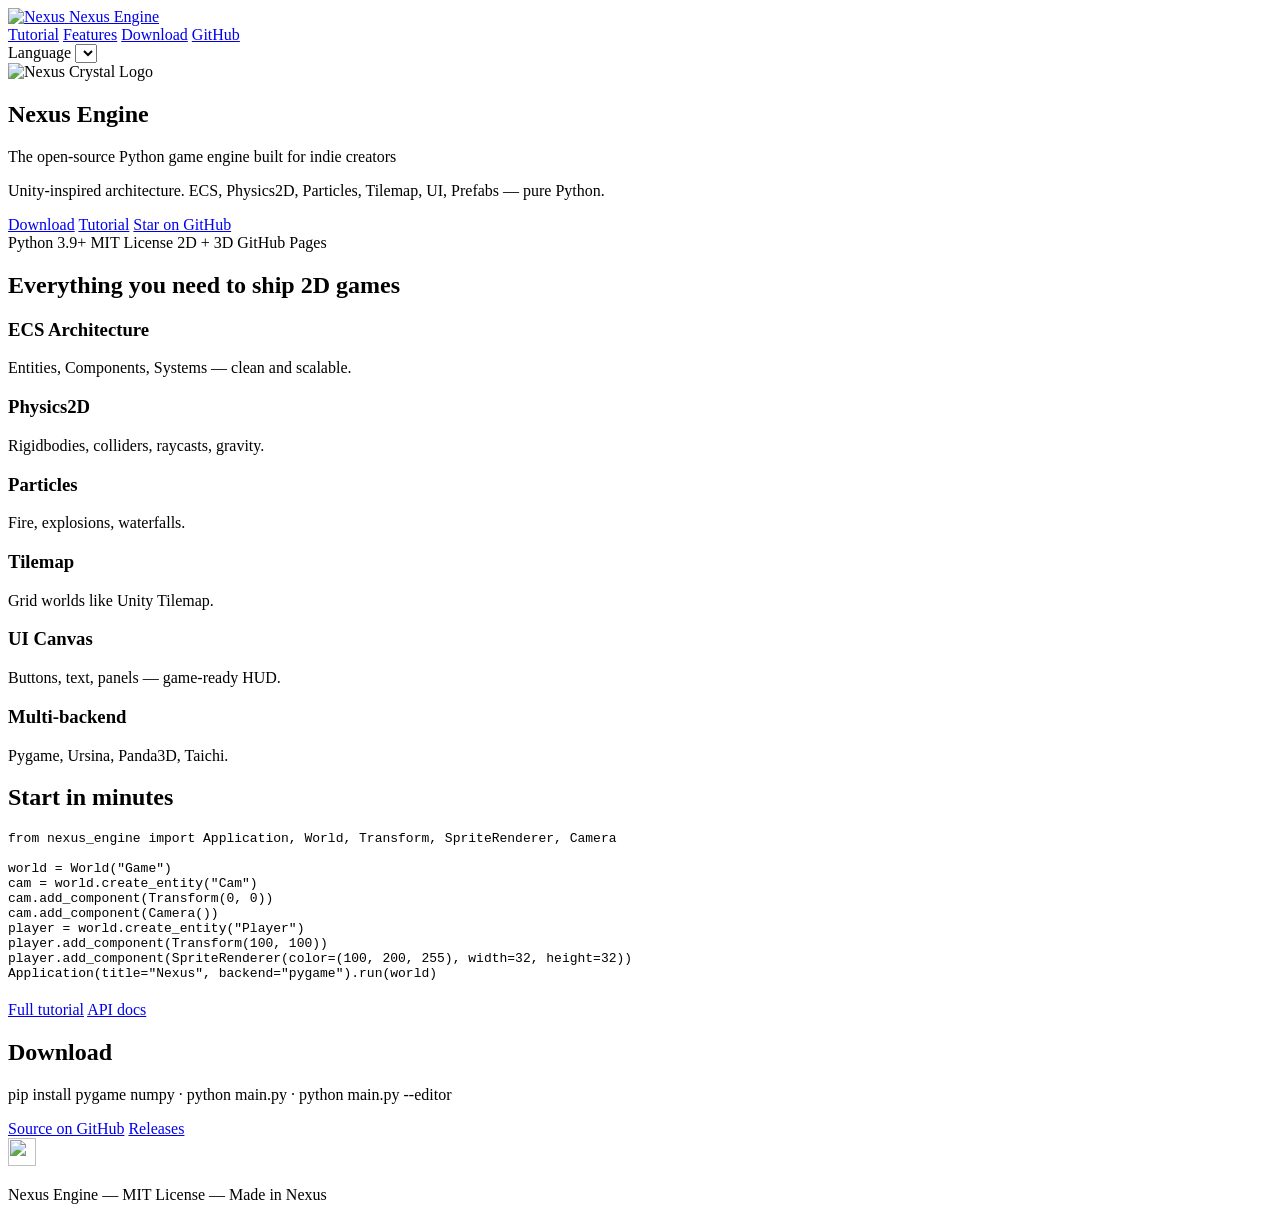
==== docs/website/index.html @ 55f683ed "GitHub Pages: index.html landing page" ====
<!DOCTYPE html>
<html lang="en">
<head>
  <base href="/nexus-engine/" />
  <meta charset="UTF-8" />
  <meta name="viewport" content="width=device-width, initial-scale=1" />
  <title>Nexus Engine — Open Source Python Game Engine</title>
  <meta name="description" content="Nexus Engine: Unity-inspired open-source Python game engine. ECS, Physics2D, Particles, Tilemap, UI. MIT license." />
  <link rel="icon" href="assets/logo.svg" />
  <link rel="stylesheet" href="styles.css" />
</head>
<body>
  <div class="bg-glow"></div>
  <header class="nav">
    <div class="nav-inner">
      <a class="brand" href="./">
        <img src="assets/logo.svg" alt="Nexus" width="36" height="36" />
        <span>Nexus Engine</span>
      </a>
      <nav class="links">
        <a href="tutorial.html">Tutorial</a>
        <a href="#features">Features</a>
        <a href="#download">Download</a>
        <a href="https://github.com/heitorhanzelgontijo-svg/nexus-engine" target="_blank" rel="noopener">GitHub</a>
      </nav>
      <div class="lang-wrap">
        <label for="lang">Language</label>
        <select id="lang" aria-label="Language"></select>
      </div>
    </div>
  </header>

  <main>
    <section class="hero">
      <img class="hero-logo" src="assets/logo.svg" alt="Nexus Crystal Logo" width="120" height="120" />
      <h1 data-i18n="hero_title">Nexus Engine</h1>
      <p class="tagline" data-i18n="hero_tagline">The open-source Python game engine built for indie creators</p>
      <p class="sub" data-i18n="hero_sub">Unity-inspired architecture. ECS, Physics2D, Particles, Tilemap, UI, Prefabs — pure Python.</p>
      <div class="cta">
        <a class="btn primary" href="https://github.com/heitorhanzelgontijo-svg/nexus-engine/releases" data-i18n="cta_download">Download</a>
        <a class="btn ghost" href="tutorial.html" data-i18n="cta_docs">Tutorial</a>
        <a class="btn star" href="https://github.com/heitorhanzelgontijo-svg/nexus-engine" data-i18n="cta_star">Star on GitHub</a>
      </div>
      <div class="badges">
        <span>Python 3.9+</span>
        <span>MIT License</span>
        <span>2D + 3D</span>
        <span>GitHub Pages</span>
      </div>
    </section>

    <section id="features" class="section">
      <h2 data-i18n="feat_title">Everything you need to ship 2D games</h2>
      <div class="grid">
        <article><h3 data-i18n="feat_ecs">ECS Architecture</h3><p data-i18n="feat_ecs_d">Entities, Components, Systems — clean and scalable.</p></article>
        <article><h3 data-i18n="feat_phys">Physics2D</h3><p data-i18n="feat_phys_d">Rigidbodies, colliders, raycasts, gravity.</p></article>
        <article><h3 data-i18n="feat_part">Particles</h3><p data-i18n="feat_part_d">Fire, explosions, waterfalls.</p></article>
        <article><h3 data-i18n="feat_tile">Tilemap</h3><p data-i18n="feat_tile_d">Grid worlds like Unity Tilemap.</p></article>
        <article><h3 data-i18n="feat_ui">UI Canvas</h3><p data-i18n="feat_ui_d">Buttons, text, panels — game-ready HUD.</p></article>
        <article><h3 data-i18n="feat_multi">Multi-backend</h3><p data-i18n="feat_multi_d">Pygame, Ursina, Panda3D, Taichi.</p></article>
      </div>
    </section>

    <section id="examples" class="section alt">
      <h2 data-i18n="ex_title">Start in minutes</h2>
      <pre class="code"><code>from nexus_engine import Application, World, Transform, SpriteRenderer, Camera

world = World("Game")
cam = world.create_entity("Cam")
cam.add_component(Transform(0, 0))
cam.add_component(Camera())
player = world.create_entity("Player")
player.add_component(Transform(100, 100))
player.add_component(SpriteRenderer(color=(100, 200, 255), width=32, height=32))
Application(title="Nexus", backend="pygame").run(world)</code></pre>
      <div class="cta" style="margin-top:20px">
        <a class="btn primary" href="tutorial.html">Full tutorial</a>
        <a class="btn ghost" href="https://github.com/heitorhanzelgontijo-svg/nexus-engine/blob/main/docs/API.md">API docs</a>
      </div>
    </section>

    <section id="download" class="section">
      <h2 data-i18n="nav_download">Download</h2>
      <p class="sub">pip install pygame numpy · python main.py · python main.py --editor</p>
      <div class="cta">
        <a class="btn primary" href="https://github.com/heitorhanzelgontijo-svg/nexus-engine">Source on GitHub</a>
        <a class="btn ghost" href="https://github.com/heitorhanzelgontijo-svg/nexus-engine/releases">Releases</a>
      </div>
    </section>
  </main>

  <footer>
    <img src="assets/logo.svg" alt="" width="28" height="28" />
    <p data-i18n="footer">Nexus Engine — MIT License — Made in Nexus</p>
  </footer>
  <script src="app.js"></script>
</body>
</html>
---- docs/website/styles.css ----
:root {
  --bg: #0b0614;
  --bg2: #140a22;
  --card: #1a1030;
  --text: #f3eaff;
  --muted: #b9a7d4;
  --accent: #b56bff;
  --accent2: #7c3aed;
  --line: rgba(181, 107, 255, 0.25);
  --radius: 18px;
  font-family: Inter, ui-sans-serif, system-ui, -apple-system, Segoe UI, Roboto, sans-serif;
}
* { box-sizing: border-box; }
body {
  margin: 0; color: var(--text); background: radial-gradient(1200px 600px at 50% -10%, #2a1050 0%, var(--bg) 55%);
  min-height: 100vh; line-height: 1.5;
}
.bg-glow {
  position: fixed; inset: 0; pointer-events: none; z-index: -1;
  background: radial-gradient(600px 400px at 80% 20%, rgba(124,58,237,.18), transparent 60%);
}
.nav {
  position: sticky; top: 0; z-index: 20;
  backdrop-filter: blur(14px); background: rgba(11,6,20,.7); border-bottom: 1px solid var(--line);
}
.nav-inner {
  max-width: 1100px; margin: 0 auto; padding: 14px 20px;
  display: flex; align-items: center; gap: 18px; justify-content: space-between; flex-wrap: wrap;
}
.brand { display: flex; align-items: center; gap: 10px; color: var(--text); text-decoration: none; font-weight: 700; }
.links { display: flex; gap: 16px; flex-wrap: wrap; }
.links a { color: var(--muted); text-decoration: none; font-size: 0.95rem; }
.links a:hover { color: var(--text); }
.lang-wrap { display: flex; align-items: center; gap: 8px; color: var(--muted); font-size: 0.85rem; }
select {
  background: var(--card); color: var(--text); border: 1px solid var(--line);
  border-radius: 10px; padding: 6px 10px;
}
.hero { text-align: center; padding: 72px 20px 48px; max-width: 860px; margin: 0 auto; }
.hero-logo {
  filter: drop-shadow(0 0 28px rgba(181,107,255,.55));
  margin-bottom: 12px;
}
h1 { font-size: clamp(2.4rem, 5vw, 3.6rem); margin: 8px 0; letter-spacing: -0.03em; }
.tagline { font-size: 1.25rem; color: #e9d7ff; margin: 0 0 10px; }
.sub { color: var(--muted); max-width: 640px; margin: 0 auto 22px; }
.cta { display: flex; gap: 12px; justify-content: center; flex-wrap: wrap; margin-bottom: 18px; }
.btn {
  display: inline-flex; align-items: center; justify-content: center;
  padding: 12px 18px; border-radius: 999px; text-decoration: none; font-weight: 600;
  border: 1px solid transparent; transition: .15s ease;
}
.btn.primary { background: linear-gradient(135deg, var(--accent), var(--accent2)); color: white; }
.btn.primary:hover { transform: translateY(-1px); box-shadow: 0 10px 30px rgba(124,58,237,.35); }
.btn.ghost { border-color: var(--line); color: var(--text); background: rgba(255,255,255,.03); }
.btn.star { background: #22143a; color: #f6e27a; border-color: rgba(246,226,122,.25); }
.badges { display: flex; gap: 8px; justify-content: center; flex-wrap: wrap; }
.badges span {
  font-size: 0.8rem; color: var(--muted); border: 1px solid var(--line);
  padding: 4px 10px; border-radius: 999px; background: rgba(255,255,255,.03);
}
.section { max-width: 1100px; margin: 0 auto; padding: 56px 20px; }
.section.alt { background: rgba(255,255,255,.02); border-block: 1px solid var(--line); max-width: none; }
.section.alt > * { max-width: 1100px; margin-left: auto; margin-right: auto; }
h2 { font-size: 1.8rem; margin: 0 0 24px; text-align: center; }
.grid {
  display: grid; grid-template-columns: repeat(auto-fit, minmax(240px, 1fr)); gap: 16px;
}
.grid article {
  background: linear-gradient(180deg, rgba(181,107,255,.08), rgba(255,255,255,.02));
  border: 1px solid var(--line); border-radius: var(--radius); padding: 18px;
}
.grid h3 { margin: 0 0 8px; color: #ecd9ff; }
.grid p { margin: 0; color: var(--muted); font-size: 0.95rem; }
.examples { display: grid; gap: 12px; }
.ex {
  display: grid; grid-template-columns: 48px 1fr; gap: 8px 14px; align-items: start;
  background: var(--card); border: 1px solid var(--line); border-radius: 14px; padding: 14px 16px;
}
.ex span { font-weight: 800; color: var(--accent); font-size: 1.1rem; grid-row: span 2; padding-top: 2px; }
.ex h3 { margin: 0; }
.ex p { margin: 0; color: var(--muted); }
.code {
  margin-top: 20px; background: #0a0412; border: 1px solid var(--line); border-radius: 14px;
  padding: 16px; overflow: auto; color: #d7c4ff; font-size: 0.88rem;
}
.why { max-width: 640px; margin: 0 auto; padding: 0; list-style: none; }
.why li {
  margin: 10px 0; padding: 12px 16px; border-radius: 12px;
  background: rgba(181,107,255,.08); border: 1px solid var(--line);
}
footer {
  text-align: center; padding: 40px 16px 56px; color: var(--muted); border-top: 1px solid var(--line);
}
footer img { opacity: .9; margin-bottom: 8px; }
@media (max-width: 720px) {
  .links { width: 100%; }
  .hero { padding-top: 48px; }
}
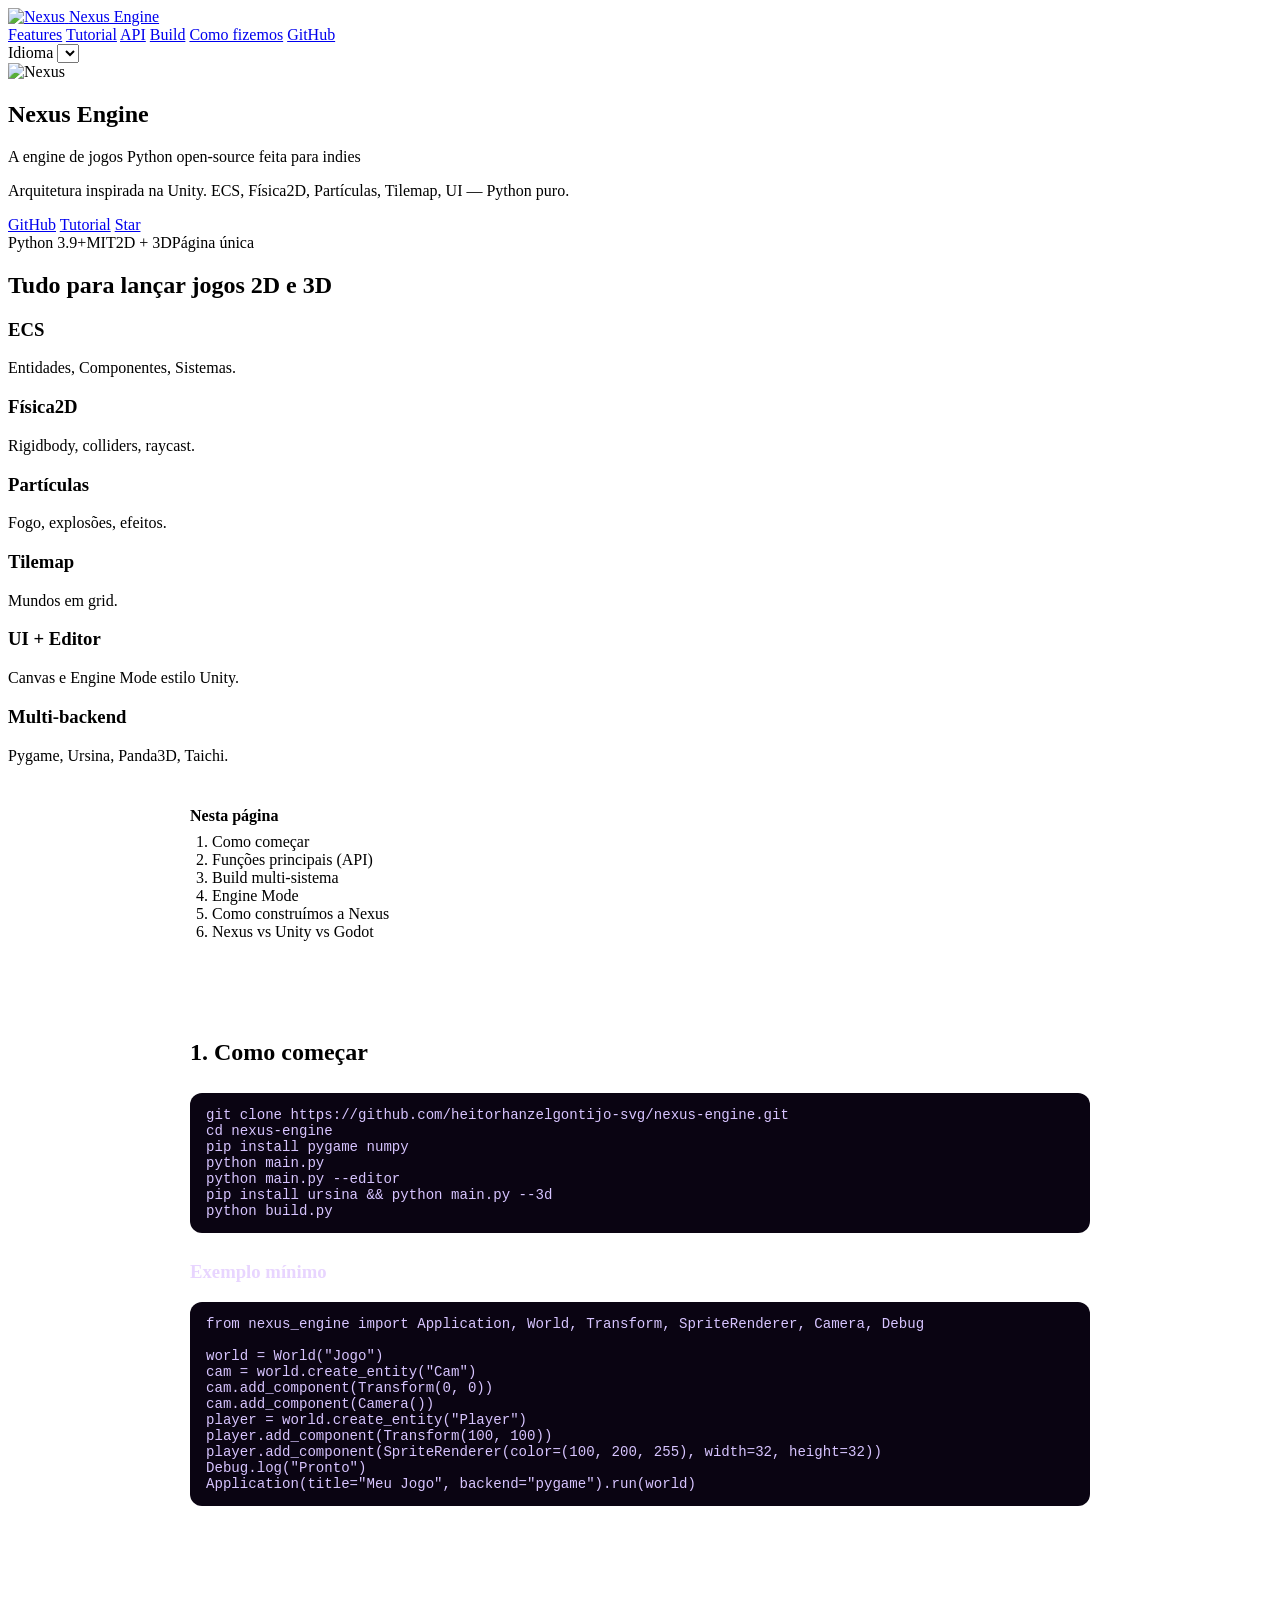
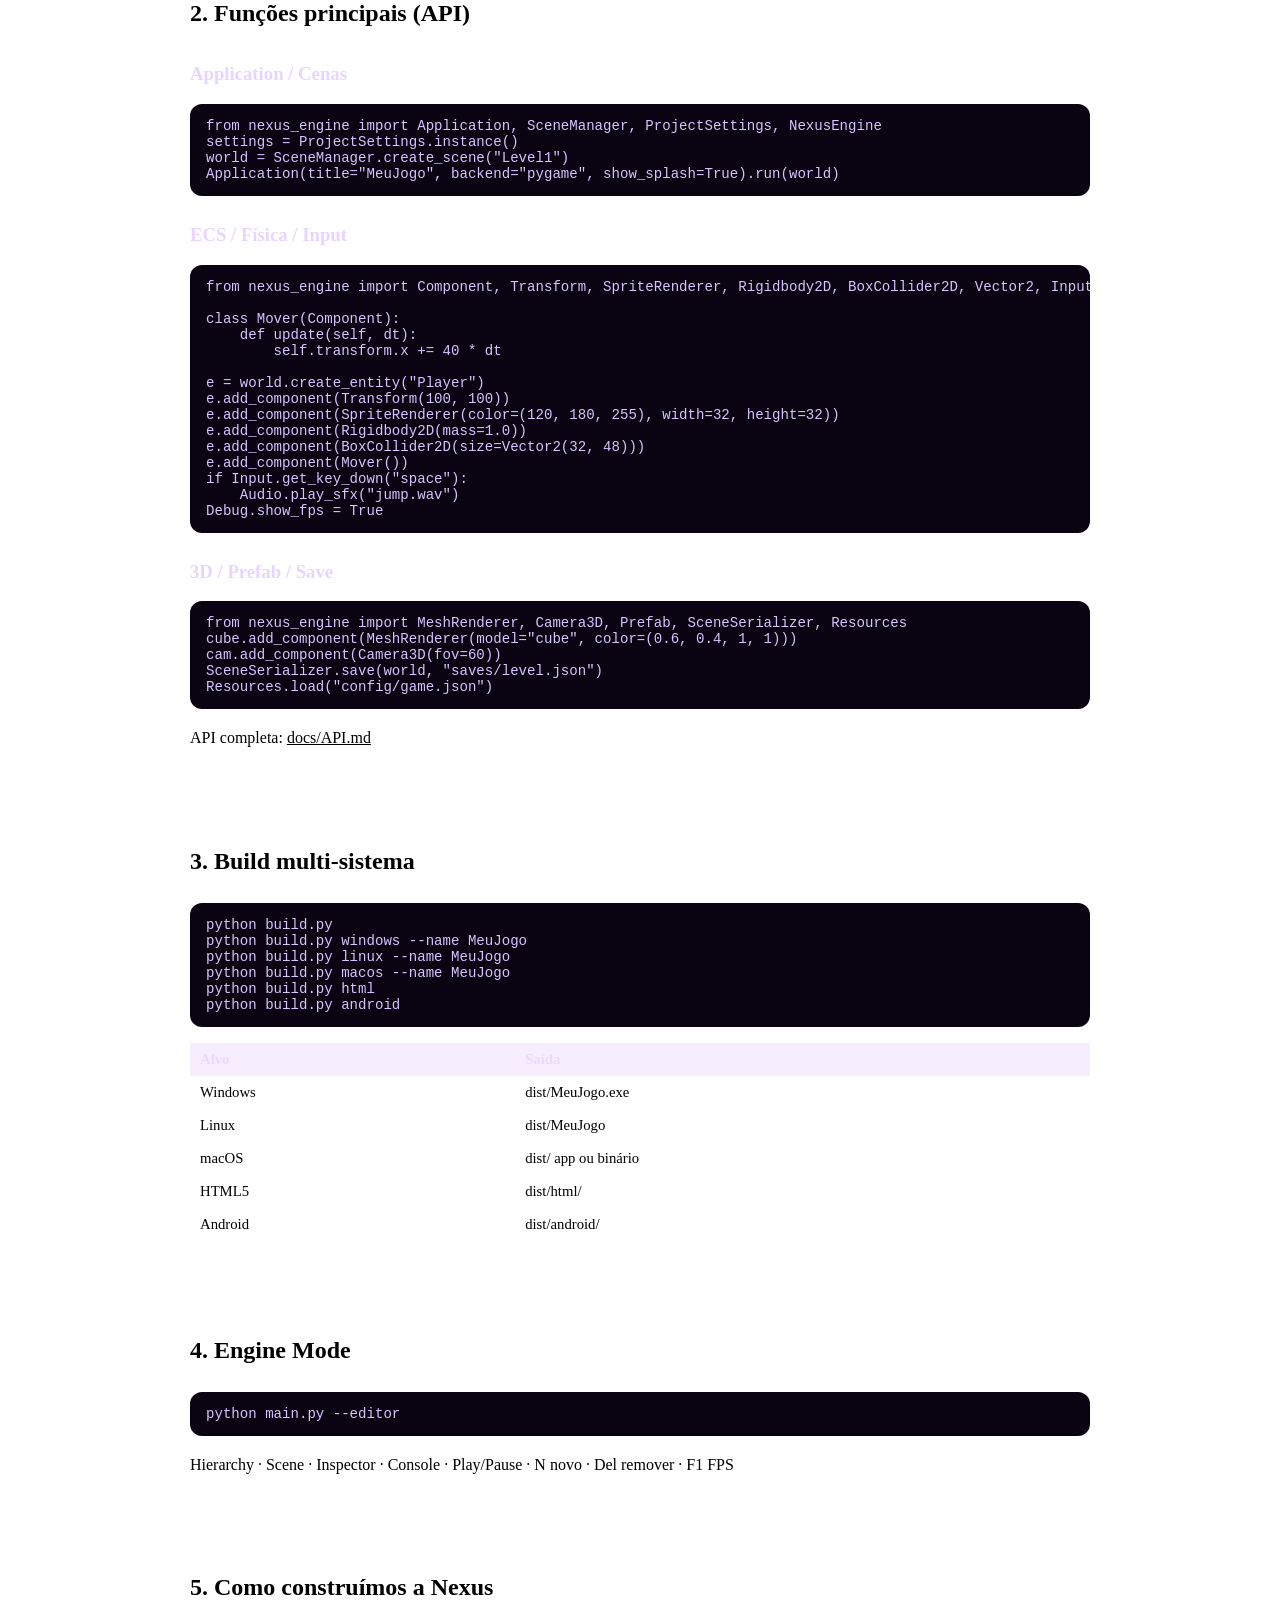
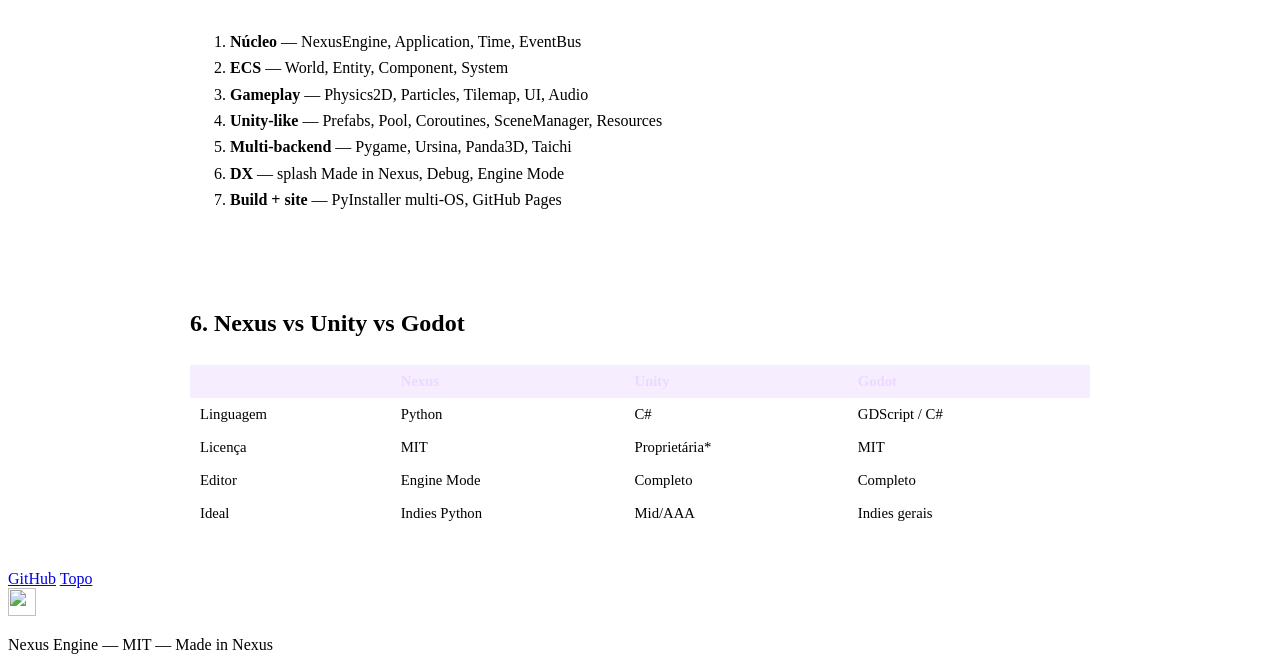
==== commit 4047dfb2: "Single-page website: hero + tutorial + API + build + architecture" ====
--- a/docs/website/index.html
+++ b/docs/website/index.html
@@ -1,97 +1,219 @@
 <!DOCTYPE html>
-<html lang="en">
+<html lang="pt-BR">
 <head>
   <base href="/nexus-engine/" />
   <meta charset="UTF-8" />
   <meta name="viewport" content="width=device-width, initial-scale=1" />
-  <title>Nexus Engine — Open Source Python Game Engine</title>
-  <meta name="description" content="Nexus Engine: Unity-inspired open-source Python game engine. ECS, Physics2D, Particles, Tilemap, UI. MIT license." />
+  <title>Nexus Engine — Python Game Engine</title>
+  <meta name="description" content="Nexus Engine: engine Python open-source estilo Unity. Tutorial, API, build. Made in Nexus." />
   <link rel="icon" href="assets/logo.svg" />
   <link rel="stylesheet" href="styles.css" />
+  <style>
+    .doc-block { max-width: 900px; margin: 0 auto; padding: 8px 20px 24px; }
+    .doc-block h2 { margin-top: 48px; border-bottom: 1px solid var(--line); padding-bottom: 8px; text-align: left; }
+    .doc-block h3 { margin-top: 28px; color: #e8d5ff; text-align: left; }
+    .doc-block p, .doc-block li { color: var(--muted); line-height: 1.65; text-align: left; }
+    .doc-block a { color: var(--accent); }
+    .doc-block pre { background: #0a0412; border: 1px solid var(--line); border-radius: 12px; padding: 14px 16px; overflow: auto; color: #d7c4ff; font-size: 0.88rem; text-align: left; }
+    .doc-block table { width: 100%; border-collapse: collapse; margin: 16px 0; font-size: 0.92rem; }
+    .doc-block th, .doc-block td { border: 1px solid var(--line); padding: 8px 10px; text-align: left; }
+    .doc-block th { background: rgba(181,107,255,.12); color: #ecd9ff; }
+    .callout { border-left: 3px solid var(--accent); background: rgba(181,107,255,.08); padding: 12px 16px; border-radius: 0 10px 10px 0; margin: 16px 0; color: var(--muted); text-align: left; }
+    .toc { background: var(--card); border: 1px solid var(--line); border-radius: 14px; padding: 18px 22px; margin: 24px auto; max-width: 900px; text-align: left; }
+    .toc ol { margin: 8px 0 0; padding-left: 22px; }
+    .toc a { color: var(--accent); text-decoration: none; }
+    html { scroll-behavior: smooth; }
+  </style>
 </head>
 <body>
   <div class="bg-glow"></div>
   <header class="nav">
     <div class="nav-inner">
-      <a class="brand" href="./">
+      <a class="brand" href="#top">
         <img src="assets/logo.svg" alt="Nexus" width="36" height="36" />
         <span>Nexus Engine</span>
       </a>
       <nav class="links">
-        <a href="tutorial.html">Tutorial</a>
         <a href="#features">Features</a>
-        <a href="#download">Download</a>
+        <a href="#tutorial">Tutorial</a>
+        <a href="#api">API</a>
+        <a href="#build">Build</a>
+        <a href="#howto">Como fizemos</a>
         <a href="https://github.com/heitorhanzelgontijo-svg/nexus-engine" target="_blank" rel="noopener">GitHub</a>
       </nav>
       <div class="lang-wrap">
-        <label for="lang">Language</label>
+        <label for="lang" data-i18n="lang_label">Idioma</label>
         <select id="lang" aria-label="Language"></select>
       </div>
     </div>
   </header>
 
-  <main>
+  <main id="top">
     <section class="hero">
-      <img class="hero-logo" src="assets/logo.svg" alt="Nexus Crystal Logo" width="120" height="120" />
+      <img class="hero-logo" src="assets/logo.svg" alt="Nexus" width="120" height="120" />
       <h1 data-i18n="hero_title">Nexus Engine</h1>
-      <p class="tagline" data-i18n="hero_tagline">The open-source Python game engine built for indie creators</p>
-      <p class="sub" data-i18n="hero_sub">Unity-inspired architecture. ECS, Physics2D, Particles, Tilemap, UI, Prefabs — pure Python.</p>
+      <p class="tagline" data-i18n="hero_tagline">A engine de jogos Python open-source feita para indies</p>
+      <p class="sub" data-i18n="hero_sub">Arquitetura inspirada na Unity. ECS, Física2D, Partículas, Tilemap, UI — Python puro.</p>
       <div class="cta">
-        <a class="btn primary" href="https://github.com/heitorhanzelgontijo-svg/nexus-engine/releases" data-i18n="cta_download">Download</a>
-        <a class="btn ghost" href="tutorial.html" data-i18n="cta_docs">Tutorial</a>
-        <a class="btn star" href="https://github.com/heitorhanzelgontijo-svg/nexus-engine" data-i18n="cta_star">Star on GitHub</a>
+        <a class="btn primary" href="https://github.com/heitorhanzelgontijo-svg/nexus-engine">GitHub</a>
+        <a class="btn ghost" href="#tutorial">Tutorial</a>
+        <a class="btn star" href="https://github.com/heitorhanzelgontijo-svg/nexus-engine">Star</a>
       </div>
       <div class="badges">
-        <span>Python 3.9+</span>
-        <span>MIT License</span>
-        <span>2D + 3D</span>
-        <span>GitHub Pages</span>
+        <span>Python 3.9+</span><span>MIT</span><span>2D + 3D</span><span>Página única</span>
       </div>
     </section>
 
     <section id="features" class="section">
-      <h2 data-i18n="feat_title">Everything you need to ship 2D games</h2>
+      <h2 data-i18n="feat_title">Tudo para lançar jogos 2D e 3D</h2>
       <div class="grid">
-        <article><h3 data-i18n="feat_ecs">ECS Architecture</h3><p data-i18n="feat_ecs_d">Entities, Components, Systems — clean and scalable.</p></article>
-        <article><h3 data-i18n="feat_phys">Physics2D</h3><p data-i18n="feat_phys_d">Rigidbodies, colliders, raycasts, gravity.</p></article>
-        <article><h3 data-i18n="feat_part">Particles</h3><p data-i18n="feat_part_d">Fire, explosions, waterfalls.</p></article>
-        <article><h3 data-i18n="feat_tile">Tilemap</h3><p data-i18n="feat_tile_d">Grid worlds like Unity Tilemap.</p></article>
-        <article><h3 data-i18n="feat_ui">UI Canvas</h3><p data-i18n="feat_ui_d">Buttons, text, panels — game-ready HUD.</p></article>
+        <article><h3 data-i18n="feat_ecs">ECS</h3><p data-i18n="feat_ecs_d">Entidades, Componentes, Sistemas.</p></article>
+        <article><h3 data-i18n="feat_phys">Física2D</h3><p data-i18n="feat_phys_d">Rigidbody, colliders, raycast.</p></article>
+        <article><h3 data-i18n="feat_part">Partículas</h3><p data-i18n="feat_part_d">Fogo, explosões, efeitos.</p></article>
+        <article><h3 data-i18n="feat_tile">Tilemap</h3><p data-i18n="feat_tile_d">Mundos em grid.</p></article>
+        <article><h3 data-i18n="feat_ui">UI + Editor</h3><p data-i18n="feat_ui_d">Canvas e Engine Mode estilo Unity.</p></article>
         <article><h3 data-i18n="feat_multi">Multi-backend</h3><p data-i18n="feat_multi_d">Pygame, Ursina, Panda3D, Taichi.</p></article>
       </div>
     </section>
 
-    <section id="examples" class="section alt">
-      <h2 data-i18n="ex_title">Start in minutes</h2>
-      <pre class="code"><code>from nexus_engine import Application, World, Transform, SpriteRenderer, Camera
-
-world = World("Game")
+    <nav class="toc">
+      <strong style="color:var(--text)">Nesta página</strong>
+      <ol>
+        <li><a href="#tutorial">Como começar</a></li>
+        <li><a href="#api">Funções principais (API)</a></li>
+        <li><a href="#build">Build multi-sistema</a></li>
+        <li><a href="#editor">Engine Mode</a></li>
+        <li><a href="#howto">Como construímos a Nexus</a></li>
+        <li><a href="#compare">Nexus vs Unity vs Godot</a></li>
+      </ol>
+    </nav>
+
+    <section id="tutorial" class="section alt">
+      <div class="doc-block">
+        <h2>1. Como começar</h2>
+        <pre><code>git clone https://github.com/heitorhanzelgontijo-svg/nexus-engine.git
+cd nexus-engine
+pip install pygame numpy
+python main.py
+python main.py --editor
+pip install ursina && python main.py --3d
+python build.py</code></pre>
+        <h3>Exemplo mínimo</h3>
+        <pre><code>from nexus_engine import Application, World, Transform, SpriteRenderer, Camera, Debug
+
+world = World("Jogo")
 cam = world.create_entity("Cam")
 cam.add_component(Transform(0, 0))
 cam.add_component(Camera())
 player = world.create_entity("Player")
 player.add_component(Transform(100, 100))
 player.add_component(SpriteRenderer(color=(100, 200, 255), width=32, height=32))
-Application(title="Nexus", backend="pygame").run(world)</code></pre>
-      <div class="cta" style="margin-top:20px">
-        <a class="btn primary" href="tutorial.html">Full tutorial</a>
-        <a class="btn ghost" href="https://github.com/heitorhanzelgontijo-svg/nexus-engine/blob/main/docs/API.md">API docs</a>
-      </div>
-    </section>
-
-    <section id="download" class="section">
-      <h2 data-i18n="nav_download">Download</h2>
-      <p class="sub">pip install pygame numpy · python main.py · python main.py --editor</p>
+Debug.log("Pronto")
+Application(title="Meu Jogo", backend="pygame").run(world)</code></pre>
+      </div>
+    </section>
+
+    <section id="api" class="section">
+      <div class="doc-block">
+        <h2>2. Funções principais (API)</h2>
+        <h3>Application / Cenas</h3>
+        <pre><code>from nexus_engine import Application, SceneManager, ProjectSettings, NexusEngine
+settings = ProjectSettings.instance()
+world = SceneManager.create_scene("Level1")
+Application(title="MeuJogo", backend="pygame", show_splash=True).run(world)</code></pre>
+        <h3>ECS / Física / Input</h3>
+        <pre><code>from nexus_engine import Component, Transform, SpriteRenderer, Rigidbody2D, BoxCollider2D, Vector2, Input, Audio, Debug
+
+class Mover(Component):
+    def update(self, dt):
+        self.transform.x += 40 * dt
+
+e = world.create_entity("Player")
+e.add_component(Transform(100, 100))
+e.add_component(SpriteRenderer(color=(120, 180, 255), width=32, height=32))
+e.add_component(Rigidbody2D(mass=1.0))
+e.add_component(BoxCollider2D(size=Vector2(32, 48)))
+e.add_component(Mover())
+if Input.get_key_down("space"):
+    Audio.play_sfx("jump.wav")
+Debug.show_fps = True</code></pre>
+        <h3>3D / Prefab / Save</h3>
+        <pre><code>from nexus_engine import MeshRenderer, Camera3D, Prefab, SceneSerializer, Resources
+cube.add_component(MeshRenderer(model="cube", color=(0.6, 0.4, 1, 1)))
+cam.add_component(Camera3D(fov=60))
+SceneSerializer.save(world, "saves/level.json")
+Resources.load("config/game.json")</code></pre>
+        <p>API completa: <a href="https://github.com/heitorhanzelgontijo-svg/nexus-engine/blob/main/docs/API.md">docs/API.md</a></p>
+      </div>
+    </section>
+
+    <section id="build" class="section alt">
+      <div class="doc-block">
+        <h2>3. Build multi-sistema</h2>
+        <pre><code>python build.py
+python build.py windows --name MeuJogo
+python build.py linux --name MeuJogo
+python build.py macos --name MeuJogo
+python build.py html
+python build.py android</code></pre>
+        <table>
+          <tr><th>Alvo</th><th>Saída</th></tr>
+          <tr><td>Windows</td><td>dist/MeuJogo.exe</td></tr>
+          <tr><td>Linux</td><td>dist/MeuJogo</td></tr>
+          <tr><td>macOS</td><td>dist/ app ou binário</td></tr>
+          <tr><td>HTML5</td><td>dist/html/</td></tr>
+          <tr><td>Android</td><td>dist/android/</td></tr>
+        </table>
+      </div>
+    </section>
+
+    <section id="editor" class="section">
+      <div class="doc-block">
+        <h2>4. Engine Mode</h2>
+        <pre><code>python main.py --editor</code></pre>
+        <p>Hierarchy · Scene · Inspector · Console · Play/Pause · N novo · Del remover · F1 FPS</p>
+      </div>
+    </section>
+
+    <section id="howto" class="section alt">
+      <div class="doc-block">
+        <h2>5. Como construímos a Nexus</h2>
+        <ol>
+          <li><strong>Núcleo</strong> — NexusEngine, Application, Time, EventBus</li>
+          <li><strong>ECS</strong> — World, Entity, Component, System</li>
+          <li><strong>Gameplay</strong> — Physics2D, Particles, Tilemap, UI, Audio</li>
+          <li><strong>Unity-like</strong> — Prefabs, Pool, Coroutines, SceneManager, Resources</li>
+          <li><strong>Multi-backend</strong> — Pygame, Ursina, Panda3D, Taichi</li>
+          <li><strong>DX</strong> — splash Made in Nexus, Debug, Engine Mode</li>
+          <li><strong>Build + site</strong> — PyInstaller multi-OS, GitHub Pages</li>
+        </ol>
+      </div>
+    </section>
+
+    <section id="compare" class="section">
+      <div class="doc-block">
+        <h2>6. Nexus vs Unity vs Godot</h2>
+        <table>
+          <tr><th></th><th>Nexus</th><th>Unity</th><th>Godot</th></tr>
+          <tr><td>Linguagem</td><td>Python</td><td>C#</td><td>GDScript / C#</td></tr>
+          <tr><td>Licença</td><td>MIT</td><td>Proprietária*</td><td>MIT</td></tr>
+          <tr><td>Editor</td><td>Engine Mode</td><td>Completo</td><td>Completo</td></tr>
+          <tr><td>Ideal</td><td>Indies Python</td><td>Mid/AAA</td><td>Indies gerais</td></tr>
+        </table>
+      </div>
+    </section>
+
+    <section class="section alt">
       <div class="cta">
-        <a class="btn primary" href="https://github.com/heitorhanzelgontijo-svg/nexus-engine">Source on GitHub</a>
-        <a class="btn ghost" href="https://github.com/heitorhanzelgontijo-svg/nexus-engine/releases">Releases</a>
+        <a class="btn primary" href="https://github.com/heitorhanzelgontijo-svg/nexus-engine">GitHub</a>
+        <a class="btn ghost" href="#top">Topo</a>
       </div>
     </section>
   </main>
 
   <footer>
     <img src="assets/logo.svg" alt="" width="28" height="28" />
-    <p data-i18n="footer">Nexus Engine — MIT License — Made in Nexus</p>
+    <p data-i18n="footer">Nexus Engine — MIT — Made in Nexus</p>
   </footer>
   <script src="app.js"></script>
 </body>
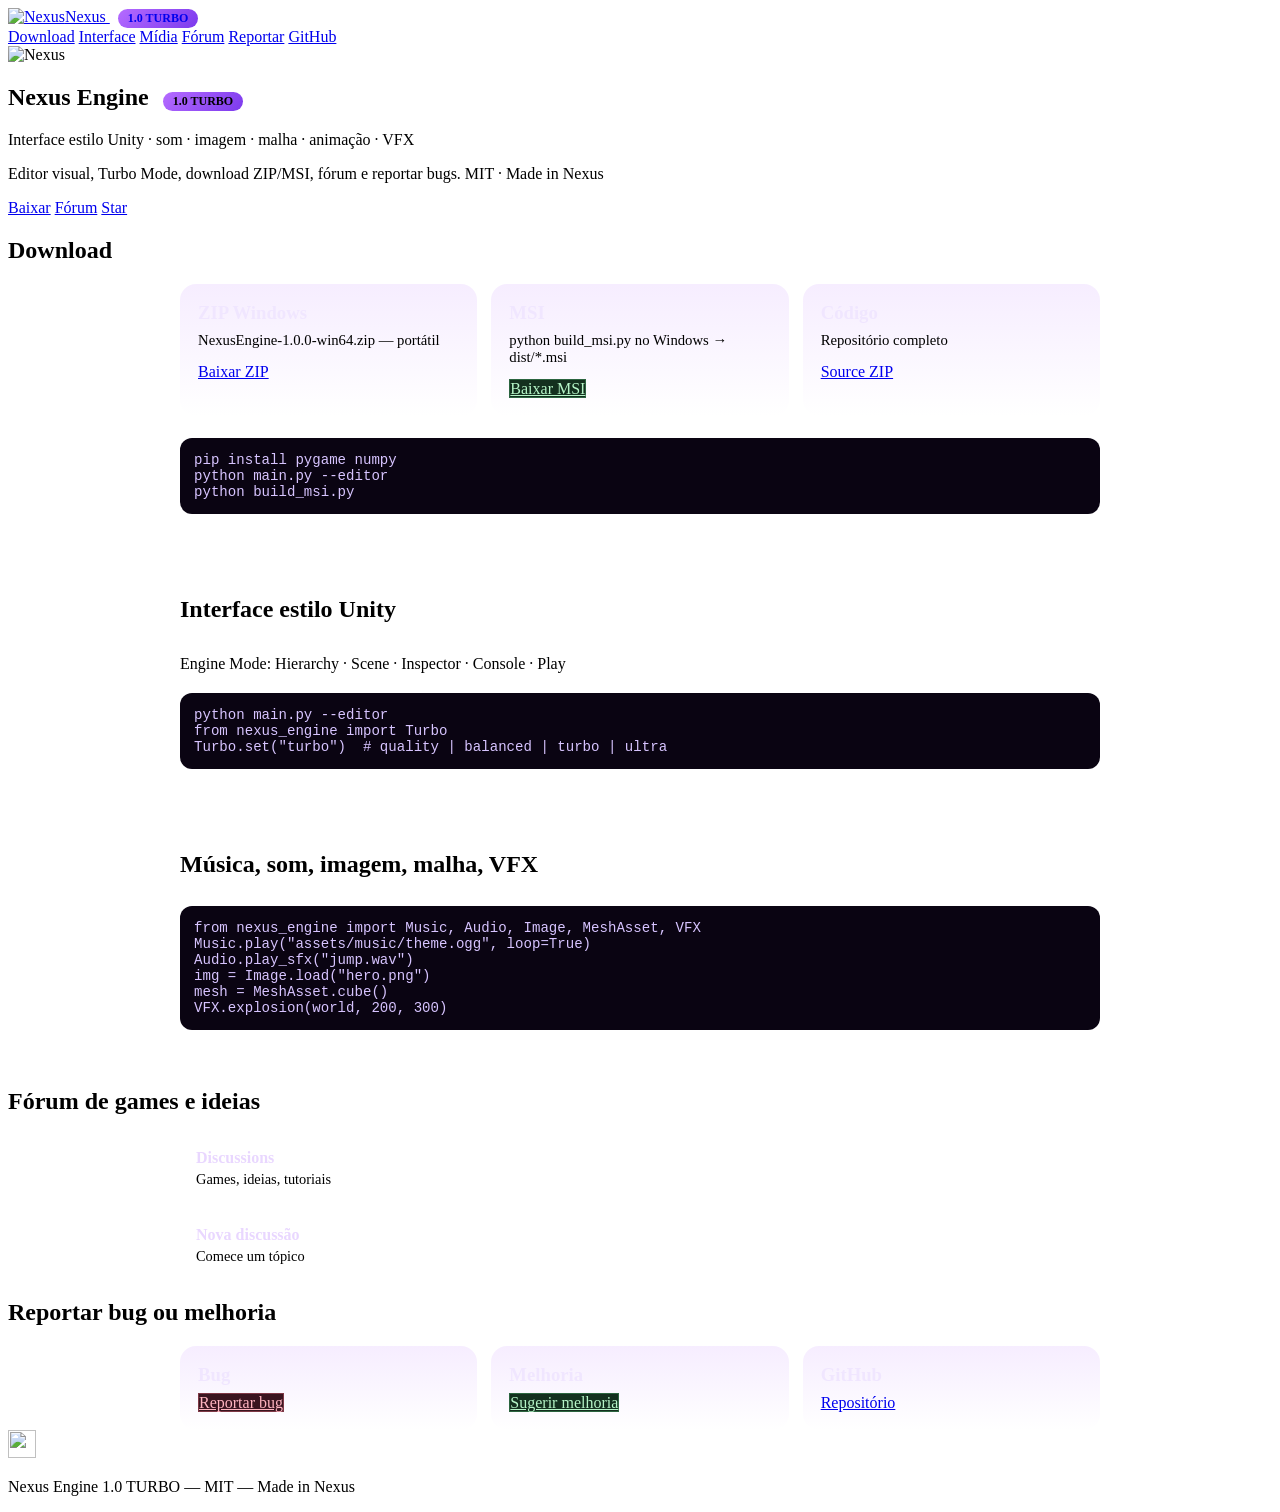
==== commit eedc7463: "Site 1.0 TURBO: download MSI/ZIP, forum, report bug/melhoria" ====
--- a/docs/website/index.html
+++ b/docs/website/index.html
@@ -4,216 +4,133 @@
   <base href="/nexus-engine/" />
   <meta charset="UTF-8" />
   <meta name="viewport" content="width=device-width, initial-scale=1" />
-  <title>Nexus Engine — Python Game Engine</title>
-  <meta name="description" content="Nexus Engine: engine Python open-source estilo Unity. Tutorial, API, build. Made in Nexus." />
+  <title>Nexus Engine 1.0 TURBO</title>
   <link rel="icon" href="assets/logo.svg" />
   <link rel="stylesheet" href="styles.css" />
   <style>
-    .doc-block { max-width: 900px; margin: 0 auto; padding: 8px 20px 24px; }
-    .doc-block h2 { margin-top: 48px; border-bottom: 1px solid var(--line); padding-bottom: 8px; text-align: left; }
-    .doc-block h3 { margin-top: 28px; color: #e8d5ff; text-align: left; }
-    .doc-block p, .doc-block li { color: var(--muted); line-height: 1.65; text-align: left; }
-    .doc-block a { color: var(--accent); }
-    .doc-block pre { background: #0a0412; border: 1px solid var(--line); border-radius: 12px; padding: 14px 16px; overflow: auto; color: #d7c4ff; font-size: 0.88rem; text-align: left; }
-    .doc-block table { width: 100%; border-collapse: collapse; margin: 16px 0; font-size: 0.92rem; }
-    .doc-block th, .doc-block td { border: 1px solid var(--line); padding: 8px 10px; text-align: left; }
-    .doc-block th { background: rgba(181,107,255,.12); color: #ecd9ff; }
-    .callout { border-left: 3px solid var(--accent); background: rgba(181,107,255,.08); padding: 12px 16px; border-radius: 0 10px 10px 0; margin: 16px 0; color: var(--muted); text-align: left; }
-    .toc { background: var(--card); border: 1px solid var(--line); border-radius: 14px; padding: 18px 22px; margin: 24px auto; max-width: 900px; text-align: left; }
-    .toc ol { margin: 8px 0 0; padding-left: 22px; }
-    .toc a { color: var(--accent); text-decoration: none; }
-    html { scroll-behavior: smooth; }
+    .doc-block{max-width:920px;margin:0 auto;padding:8px 20px 24px}
+    .doc-block h2{margin-top:36px;border-bottom:1px solid var(--line);padding-bottom:8px;text-align:left}
+    .doc-block p,.doc-block li{color:var(--muted);line-height:1.65;text-align:left}
+    .doc-block a{color:var(--accent)}
+    .doc-block pre{background:#0a0412;border:1px solid var(--line);border-radius:12px;padding:14px;overflow:auto;color:#d7c4ff;font-size:.88rem}
+    .dl-grid{display:grid;grid-template-columns:repeat(auto-fit,minmax(240px,1fr));gap:14px;max-width:920px;margin:0 auto}
+    .dl-card{background:linear-gradient(180deg,rgba(181,107,255,.12),rgba(255,255,255,.03));border:1px solid var(--line);border-radius:16px;padding:18px;text-align:left}
+    .dl-card h3{margin:0 0 8px;color:#f0e6ff}
+    .dl-card p{margin:0 0 14px;color:var(--muted);font-size:.92rem}
+    .btn.danger{background:#3a1520;color:#ffb4c0;border:1px solid rgba(255,120,140,.35)}
+    .btn.ok{background:#14301f;color:#b6f5c8;border:1px solid rgba(100,220,140,.3)}
+    .forum-list{list-style:none;padding:0;margin:0 auto;max-width:920px}
+    .forum-list li{background:var(--card);border:1px solid var(--line);border-radius:12px;padding:14px 16px;margin:10px 0;text-align:left}
+    .forum-list a{color:#e9d7ff;font-weight:600;text-decoration:none}
+    .forum-list span{display:block;color:var(--muted);font-size:.9rem;margin-top:4px}
+    .badge-turbo{display:inline-block;margin-left:8px;padding:2px 10px;border-radius:999px;background:linear-gradient(135deg,#b56bff,#7c3aed);font-size:.75rem;font-weight:800}
+    html{scroll-behavior:smooth}
   </style>
 </head>
 <body>
   <div class="bg-glow"></div>
-  <header class="nav">
-    <div class="nav-inner">
-      <a class="brand" href="#top">
-        <img src="assets/logo.svg" alt="Nexus" width="36" height="36" />
-        <span>Nexus Engine</span>
-      </a>
-      <nav class="links">
-        <a href="#features">Features</a>
-        <a href="#tutorial">Tutorial</a>
-        <a href="#api">API</a>
-        <a href="#build">Build</a>
-        <a href="#howto">Como fizemos</a>
-        <a href="https://github.com/heitorhanzelgontijo-svg/nexus-engine" target="_blank" rel="noopener">GitHub</a>
-      </nav>
-      <div class="lang-wrap">
-        <label for="lang" data-i18n="lang_label">Idioma</label>
-        <select id="lang" aria-label="Language"></select>
-      </div>
-    </div>
-  </header>
+  <header class="nav"><div class="nav-inner">
+    <a class="brand" href="#top"><img src="assets/logo.svg" width="36" height="36" alt="Nexus"/><span>Nexus <span class="badge-turbo">1.0 TURBO</span></span></a>
+    <nav class="links">
+      <a href="#download">Download</a>
+      <a href="#interface">Interface</a>
+      <a href="#media">Mídia</a>
+      <a href="#forum">Fórum</a>
+      <a href="#report">Reportar</a>
+      <a href="https://github.com/heitorhanzelgontijo-svg/nexus-engine" target="_blank" rel="noopener">GitHub</a>
+    </nav>
+  </div></header>
 
   <main id="top">
     <section class="hero">
-      <img class="hero-logo" src="assets/logo.svg" alt="Nexus" width="120" height="120" />
-      <h1 data-i18n="hero_title">Nexus Engine</h1>
-      <p class="tagline" data-i18n="hero_tagline">A engine de jogos Python open-source feita para indies</p>
-      <p class="sub" data-i18n="hero_sub">Arquitetura inspirada na Unity. ECS, Física2D, Partículas, Tilemap, UI — Python puro.</p>
+      <img class="hero-logo" src="assets/logo.svg" width="120" height="120" alt="Nexus"/>
+      <h1>Nexus Engine <span class="badge-turbo">1.0 TURBO</span></h1>
+      <p class="tagline">Interface estilo Unity · som · imagem · malha · animação · VFX</p>
+      <p class="sub">Editor visual, Turbo Mode, download ZIP/MSI, fórum e reportar bugs. MIT · Made in Nexus</p>
       <div class="cta">
-        <a class="btn primary" href="https://github.com/heitorhanzelgontijo-svg/nexus-engine">GitHub</a>
-        <a class="btn ghost" href="#tutorial">Tutorial</a>
+        <a class="btn primary" href="#download">Baixar</a>
+        <a class="btn ghost" href="#forum">Fórum</a>
         <a class="btn star" href="https://github.com/heitorhanzelgontijo-svg/nexus-engine">Star</a>
-      </div>
-      <div class="badges">
-        <span>Python 3.9+</span><span>MIT</span><span>2D + 3D</span><span>Página única</span>
       </div>
     </section>
 
-    <section id="features" class="section">
-      <h2 data-i18n="feat_title">Tudo para lançar jogos 2D e 3D</h2>
-      <div class="grid">
-        <article><h3 data-i18n="feat_ecs">ECS</h3><p data-i18n="feat_ecs_d">Entidades, Componentes, Sistemas.</p></article>
-        <article><h3 data-i18n="feat_phys">Física2D</h3><p data-i18n="feat_phys_d">Rigidbody, colliders, raycast.</p></article>
-        <article><h3 data-i18n="feat_part">Partículas</h3><p data-i18n="feat_part_d">Fogo, explosões, efeitos.</p></article>
-        <article><h3 data-i18n="feat_tile">Tilemap</h3><p data-i18n="feat_tile_d">Mundos em grid.</p></article>
-        <article><h3 data-i18n="feat_ui">UI + Editor</h3><p data-i18n="feat_ui_d">Canvas e Engine Mode estilo Unity.</p></article>
-        <article><h3 data-i18n="feat_multi">Multi-backend</h3><p data-i18n="feat_multi_d">Pygame, Ursina, Panda3D, Taichi.</p></article>
+    <section id="download" class="section">
+      <h2>Download</h2>
+      <div class="dl-grid">
+        <div class="dl-card">
+          <h3>ZIP Windows</h3>
+          <p>NexusEngine-1.0.0-win64.zip — portátil</p>
+          <a class="btn primary" href="https://github.com/heitorhanzelgontijo-svg/nexus-engine/releases/latest">Baixar ZIP</a>
+        </div>
+        <div class="dl-card">
+          <h3>MSI</h3>
+          <p>python build_msi.py no Windows → dist/*.msi</p>
+          <a class="btn ok" href="https://github.com/heitorhanzelgontijo-svg/nexus-engine/releases/latest">Baixar MSI</a>
+        </div>
+        <div class="dl-card">
+          <h3>Código</h3>
+          <p>Repositório completo</p>
+          <a class="btn ghost" href="https://github.com/heitorhanzelgontijo-svg/nexus-engine/archive/refs/heads/main.zip">Source ZIP</a>
+        </div>
+      </div>
+      <div class="doc-block">
+        <pre><code>pip install pygame numpy
+python main.py --editor
+python build_msi.py</code></pre>
       </div>
     </section>
 
-    <nav class="toc">
-      <strong style="color:var(--text)">Nesta página</strong>
-      <ol>
-        <li><a href="#tutorial">Como começar</a></li>
-        <li><a href="#api">Funções principais (API)</a></li>
-        <li><a href="#build">Build multi-sistema</a></li>
-        <li><a href="#editor">Engine Mode</a></li>
-        <li><a href="#howto">Como construímos a Nexus</a></li>
-        <li><a href="#compare">Nexus vs Unity vs Godot</a></li>
-      </ol>
-    </nav>
-
-    <section id="tutorial" class="section alt">
+    <section id="interface" class="section alt">
       <div class="doc-block">
-        <h2>1. Como começar</h2>
-        <pre><code>git clone https://github.com/heitorhanzelgontijo-svg/nexus-engine.git
-cd nexus-engine
-pip install pygame numpy
-python main.py
-python main.py --editor
-pip install ursina && python main.py --3d
-python build.py</code></pre>
-        <h3>Exemplo mínimo</h3>
-        <pre><code>from nexus_engine import Application, World, Transform, SpriteRenderer, Camera, Debug
-
-world = World("Jogo")
-cam = world.create_entity("Cam")
-cam.add_component(Transform(0, 0))
-cam.add_component(Camera())
-player = world.create_entity("Player")
-player.add_component(Transform(100, 100))
-player.add_component(SpriteRenderer(color=(100, 200, 255), width=32, height=32))
-Debug.log("Pronto")
-Application(title="Meu Jogo", backend="pygame").run(world)</code></pre>
+        <h2>Interface estilo Unity</h2>
+        <p>Engine Mode: Hierarchy · Scene · Inspector · Console · Play</p>
+        <pre><code>python main.py --editor
+from nexus_engine import Turbo
+Turbo.set("turbo")  # quality | balanced | turbo | ultra</code></pre>
       </div>
     </section>
 
-    <section id="api" class="section">
+    <section id="media" class="section">
       <div class="doc-block">
-        <h2>2. Funções principais (API)</h2>
-        <h3>Application / Cenas</h3>
-        <pre><code>from nexus_engine import Application, SceneManager, ProjectSettings, NexusEngine
-settings = ProjectSettings.instance()
-world = SceneManager.create_scene("Level1")
-Application(title="MeuJogo", backend="pygame", show_splash=True).run(world)</code></pre>
-        <h3>ECS / Física / Input</h3>
-        <pre><code>from nexus_engine import Component, Transform, SpriteRenderer, Rigidbody2D, BoxCollider2D, Vector2, Input, Audio, Debug
-
-class Mover(Component):
-    def update(self, dt):
-        self.transform.x += 40 * dt
-
-e = world.create_entity("Player")
-e.add_component(Transform(100, 100))
-e.add_component(SpriteRenderer(color=(120, 180, 255), width=32, height=32))
-e.add_component(Rigidbody2D(mass=1.0))
-e.add_component(BoxCollider2D(size=Vector2(32, 48)))
-e.add_component(Mover())
-if Input.get_key_down("space"):
-    Audio.play_sfx("jump.wav")
-Debug.show_fps = True</code></pre>
-        <h3>3D / Prefab / Save</h3>
-        <pre><code>from nexus_engine import MeshRenderer, Camera3D, Prefab, SceneSerializer, Resources
-cube.add_component(MeshRenderer(model="cube", color=(0.6, 0.4, 1, 1)))
-cam.add_component(Camera3D(fov=60))
-SceneSerializer.save(world, "saves/level.json")
-Resources.load("config/game.json")</code></pre>
-        <p>API completa: <a href="https://github.com/heitorhanzelgontijo-svg/nexus-engine/blob/main/docs/API.md">docs/API.md</a></p>
+        <h2>Música, som, imagem, malha, VFX</h2>
+        <pre><code>from nexus_engine import Music, Audio, Image, MeshAsset, VFX
+Music.play("assets/music/theme.ogg", loop=True)
+Audio.play_sfx("jump.wav")
+img = Image.load("hero.png")
+mesh = MeshAsset.cube()
+VFX.explosion(world, 200, 300)</code></pre>
       </div>
     </section>
 
-    <section id="build" class="section alt">
-      <div class="doc-block">
-        <h2>3. Build multi-sistema</h2>
-        <pre><code>python build.py
-python build.py windows --name MeuJogo
-python build.py linux --name MeuJogo
-python build.py macos --name MeuJogo
-python build.py html
-python build.py android</code></pre>
-        <table>
-          <tr><th>Alvo</th><th>Saída</th></tr>
-          <tr><td>Windows</td><td>dist/MeuJogo.exe</td></tr>
-          <tr><td>Linux</td><td>dist/MeuJogo</td></tr>
-          <tr><td>macOS</td><td>dist/ app ou binário</td></tr>
-          <tr><td>HTML5</td><td>dist/html/</td></tr>
-          <tr><td>Android</td><td>dist/android/</td></tr>
-        </table>
-      </div>
+    <section id="forum" class="section alt">
+      <h2>Fórum de games e ideias</h2>
+      <ul class="forum-list">
+        <li><a href="https://github.com/heitorhanzelgontijo-svg/nexus-engine/discussions" target="_blank" rel="noopener">Discussions</a><span>Games, ideias, tutoriais</span></li>
+        <li><a href="https://github.com/heitorhanzelgontijo-svg/nexus-engine/discussions/new/choose" target="_blank" rel="noopener">Nova discussão</a><span>Comece um tópico</span></li>
+      </ul>
     </section>
 
-    <section id="editor" class="section">
-      <div class="doc-block">
-        <h2>4. Engine Mode</h2>
-        <pre><code>python main.py --editor</code></pre>
-        <p>Hierarchy · Scene · Inspector · Console · Play/Pause · N novo · Del remover · F1 FPS</p>
-      </div>
-    </section>
-
-    <section id="howto" class="section alt">
-      <div class="doc-block">
-        <h2>5. Como construímos a Nexus</h2>
-        <ol>
-          <li><strong>Núcleo</strong> — NexusEngine, Application, Time, EventBus</li>
-          <li><strong>ECS</strong> — World, Entity, Component, System</li>
-          <li><strong>Gameplay</strong> — Physics2D, Particles, Tilemap, UI, Audio</li>
-          <li><strong>Unity-like</strong> — Prefabs, Pool, Coroutines, SceneManager, Resources</li>
-          <li><strong>Multi-backend</strong> — Pygame, Ursina, Panda3D, Taichi</li>
-          <li><strong>DX</strong> — splash Made in Nexus, Debug, Engine Mode</li>
-          <li><strong>Build + site</strong> — PyInstaller multi-OS, GitHub Pages</li>
-        </ol>
-      </div>
-    </section>
-
-    <section id="compare" class="section">
-      <div class="doc-block">
-        <h2>6. Nexus vs Unity vs Godot</h2>
-        <table>
-          <tr><th></th><th>Nexus</th><th>Unity</th><th>Godot</th></tr>
-          <tr><td>Linguagem</td><td>Python</td><td>C#</td><td>GDScript / C#</td></tr>
-          <tr><td>Licença</td><td>MIT</td><td>Proprietária*</td><td>MIT</td></tr>
-          <tr><td>Editor</td><td>Engine Mode</td><td>Completo</td><td>Completo</td></tr>
-          <tr><td>Ideal</td><td>Indies Python</td><td>Mid/AAA</td><td>Indies gerais</td></tr>
-        </table>
-      </div>
-    </section>
-
-    <section class="section alt">
-      <div class="cta">
-        <a class="btn primary" href="https://github.com/heitorhanzelgontijo-svg/nexus-engine">GitHub</a>
-        <a class="btn ghost" href="#top">Topo</a>
+    <section id="report" class="section">
+      <h2>Reportar bug ou melhoria</h2>
+      <div class="dl-grid">
+        <div class="dl-card">
+          <h3>Bug</h3>
+          <a class="btn danger" href="https://github.com/heitorhanzelgontijo-svg/nexus-engine/issues/new?labels=bug&title=%5BBUG%5D%20" target="_blank" rel="noopener">Reportar bug</a>
+        </div>
+        <div class="dl-card">
+          <h3>Melhoria</h3>
+          <a class="btn ok" href="https://github.com/heitorhanzelgontijo-svg/nexus-engine/issues/new?labels=enhancement&title=%5BENHANCEMENT%5D%20" target="_blank" rel="noopener">Sugerir melhoria</a>
+        </div>
+        <div class="dl-card">
+          <h3>GitHub</h3>
+          <a class="btn ghost" href="https://github.com/heitorhanzelgontijo-svg/nexus-engine" target="_blank" rel="noopener">Repositório</a>
+        </div>
       </div>
     </section>
   </main>
-
   <footer>
-    <img src="assets/logo.svg" alt="" width="28" height="28" />
-    <p data-i18n="footer">Nexus Engine — MIT — Made in Nexus</p>
+    <img src="assets/logo.svg" width="28" height="28" alt=""/>
+    <p>Nexus Engine 1.0 TURBO — MIT — Made in Nexus</p>
   </footer>
   <script src="app.js"></script>
 </body>
